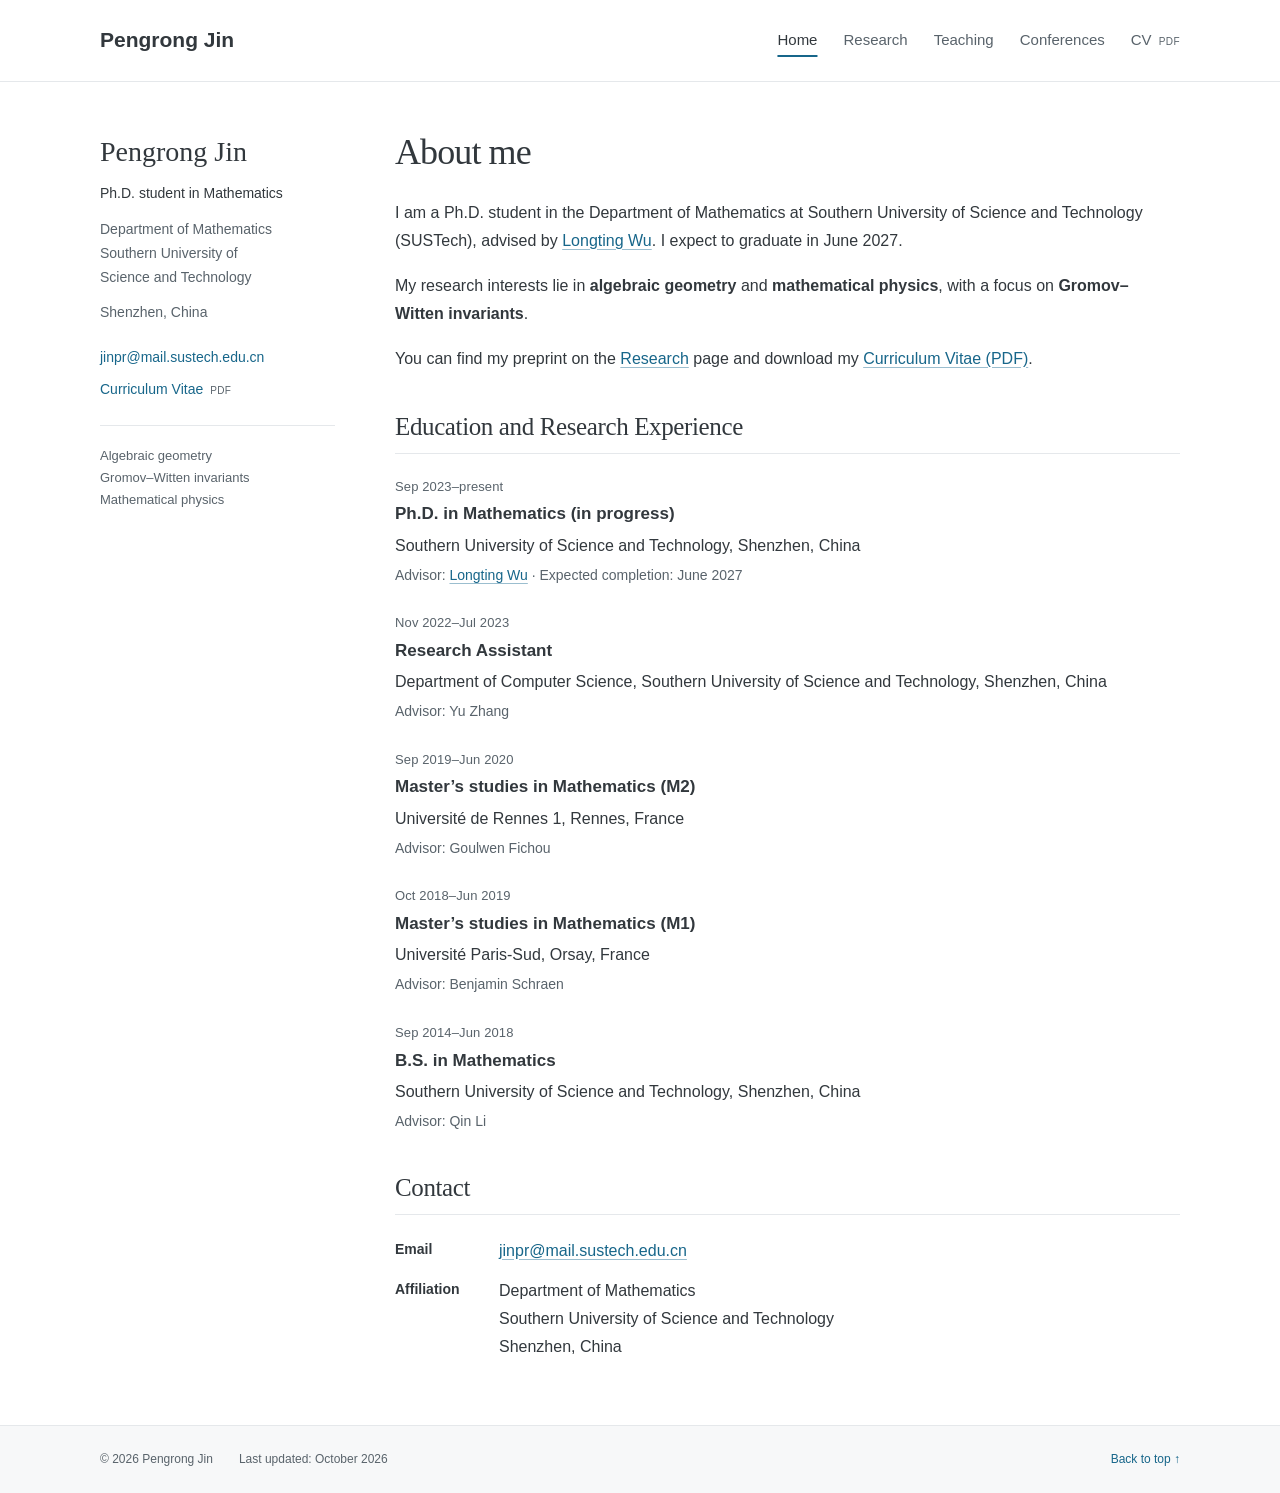
==== index.html @ 36d5c437 "Add files via upload" ====
<!doctype html>
<html lang="en">
<head>
  <meta charset="utf-8">
  <meta name="viewport" content="width=device-width, initial-scale=1">
  <meta name="description" content="Pengrong Jin, Ph.D. student in mathematics at SUSTech. Algebraic geometry, Gromov–Witten invariants, and mathematical physics.">
  <meta name="theme-color" content="#ffffff">
  <title>About me | Pengrong Jin</title>
  <link rel="canonical" href="https://pengrongjin.github.io/">
  <link rel="stylesheet" href="styles.css">
</head>
<body id="top">
  <a class="skip-link" href="#main">Skip to content</a>
  <header class="masthead">
    <div class="masthead-inner">
      <a class="site-title" href="index.html">Pengrong Jin</a>
      <nav aria-label="Main navigation">
        <a href="index.html" aria-current="page">Home</a>
<a href="research.html">Research</a>
<a href="teaching.html">Teaching</a>
<a href="conferences.html">Conferences</a>
        <a href="cv.pdf">CV <span class="pdf-label">PDF</span></a>
      </nav>
    </div>
  </header>
  <div class="layout">
    <aside class="profile" aria-label="Academic profile">
      <a class="profile-name" href="index.html">Pengrong Jin</a>
      <p class="profile-role">Ph.D. student in Mathematics</p>
      <p class="profile-affiliation">Department of Mathematics<br>Southern University of<br class="desktop-break"> Science and Technology</p>
      <p class="profile-location">Shenzhen, China</p>
      <div class="profile-links">
        <a href="mailto:jinpr@mail.sustech.edu.cn">jinpr@mail.sustech.edu.cn</a>
        <a href="cv.pdf">Curriculum Vitae <span class="pdf-label">PDF</span></a>
      </div>
      <p class="profile-interests">Algebraic geometry<br>Gromov–Witten invariants<br>Mathematical physics</p>
    </aside>
    <main id="main">
      <h1>About me</h1>
      
<p>I am a Ph.D. student in the Department of Mathematics at Southern University of Science and Technology (SUSTech), advised by <a href="https://longtingwu.github.io/">Longting Wu</a>. I expect to graduate in June 2027.</p>
<p>My research interests lie in <strong>algebraic geometry</strong> and <strong>mathematical physics</strong>, with a focus on <strong>Gromov–Witten invariants</strong>.</p>
<p>You can find my preprint on the <a href="research.html">Research</a> page and download my <a href="cv.pdf">Curriculum Vitae (PDF)</a>.</p>
<section aria-labelledby="education-title">
  <h2 id="education-title">Education and Research Experience</h2>
  <ol class="entries education"><li><p class="entry-date">Sep 2023–present</p><h3>Ph.D. in Mathematics (in progress)</h3><p>Southern University of Science and Technology, Shenzhen, China</p><p class="entry-detail">Advisor: <a href="https://longtingwu.github.io/">Longting Wu</a> · Expected completion: June 2027</p></li>
<li><p class="entry-date">Nov 2022–Jul 2023</p><h3>Research Assistant</h3><p>Department of Computer Science, Southern University of Science and Technology, Shenzhen, China</p><p class="entry-detail">Advisor: Yu Zhang</p></li>
<li><p class="entry-date">Sep 2019–Jun 2020</p><h3>Master’s studies in Mathematics (M2)</h3><p>Université de Rennes 1, Rennes, France</p><p class="entry-detail">Advisor: Goulwen Fichou</p></li>
<li><p class="entry-date">Oct 2018–Jun 2019</p><h3>Master’s studies in Mathematics (M1)</h3><p>Université Paris-Sud, Orsay, France</p><p class="entry-detail">Advisor: Benjamin Schraen</p></li>
<li><p class="entry-date">Sep 2014–Jun 2018</p><h3>B.S. in Mathematics</h3><p>Southern University of Science and Technology, Shenzhen, China</p><p class="entry-detail">Advisor: Qin Li</p></li></ol>
</section>
<section id="contact" aria-labelledby="contact-title">
  <h2 id="contact-title">Contact</h2>
  <dl class="contact-details">
    <dt>Email</dt><dd><a href="mailto:jinpr@mail.sustech.edu.cn">jinpr@mail.sustech.edu.cn</a></dd>
    <dt>Affiliation</dt><dd>Department of Mathematics<br>Southern University of Science and Technology<br>Shenzhen, China</dd>
  </dl>
</section>

    </main>
  </div>
  <footer class="footer">
    <div class="footer-inner"><span>© 2026 Pengrong Jin</span><span>Last updated: October 2026</span><a href="#top">Back to top ↑</a></div>
  </footer>
</body>
</html>
---- styles.css ----
:root {
  color-scheme: light;
  --text: #32383d;
  --muted: #59636b;
  --link: #17668a;
  --line: #e5e8eb;
}
* { box-sizing: border-box; }
html { scroll-padding-top: 24px; }
body { margin: 0; font-family: -apple-system, BlinkMacSystemFont, "Segoe UI", Arial, sans-serif; color: var(--text); background: #fff; font-size: 16px; line-height: 1.75; }
a { color: var(--link); text-decoration: none; text-underline-offset: .2em; }
a:hover { text-decoration: underline; }
a:focus-visible { outline: 2px solid var(--link); outline-offset: 4px; border-radius: 1px; }
::selection { background: #dcecf4; }
.skip-link { position: absolute; top: 8px; left: 8px; padding: 8px 16px; background: #fff; z-index: 2; transform: translateY(-160%); }
.skip-link:focus { transform: translateY(0); }
.masthead { border-bottom: 1px solid var(--line); }
.masthead-inner { max-width: 1160px; margin: auto; padding: 22px 40px; display: flex; justify-content: space-between; align-items: center; gap: 30px; }
.site-title { color: var(--text); font-size: 21px; font-weight: 650; white-space: nowrap; }
nav { display: flex; flex-wrap: wrap; gap: 26px; align-items: center; }
nav a { color: var(--muted); font-size: 15px; padding-block: 5px; }
nav a[aria-current="page"] { color: var(--text); text-decoration: underline; text-decoration-color: var(--link); text-decoration-thickness: 2px; text-underline-offset: 10px; }
.pdf-label { font-size: 10px; letter-spacing: .04em; margin-left: 3px; color: var(--muted); }
.layout { max-width: 1160px; margin: auto; padding: 52px 40px 64px; display: grid; grid-template-columns: 235px minmax(0, 1fr); gap: 60px; min-height: calc(100vh - 158px); }
.profile { font-size: 14px; line-height: 1.7; }
.profile-name { color: var(--text); font-family: Georgia, "Times New Roman", serif; font-size: 28px; font-weight: 400; line-height: 1.3; }
.profile p { margin: 12px 0; }
.profile-role { color: var(--text); }
.profile-affiliation, .profile-location { color: var(--muted); }
.profile-links { display: flex; flex-direction: column; align-items: flex-start; gap: 8px; margin-top: 21px; overflow-wrap: anywhere; }
.profile-interests { border-top: 1px solid var(--line); padding-top: 19px; margin-top: 23px !important; color: var(--muted); font-size: 13px; }
main { min-width: 0; }
h1 { font-family: Georgia, "Times New Roman", serif; font-size: 36px; line-height: 1.3; letter-spacing: -.025em; margin: -5px 0 23px; font-weight: 400; }
h2 { font-family: Georgia, "Times New Roman", serif; font-size: 25px; line-height: 1.4; font-weight: 400; border-bottom: 1px solid var(--line); padding-bottom: 9px; margin: 36px 0 22px; letter-spacing: -.015em; }
h3 { font-size: 17px; line-height: 1.55; font-weight: 600; margin: 0 0 4px; }
p { margin: 0 0 17px; }
strong { font-weight: 600; }
main > p { max-width: 760px; }
main a { text-decoration: underline; text-decoration-color: #9bbecf; }
main a:hover { text-decoration-color: var(--link); }
.entries { list-style: none; padding: 0; margin: 0; }
.entries li { margin-bottom: 25px; }
.entries p { margin: 3px 0; }
.entry-date { color: var(--muted); font-size: 13px; letter-spacing: .01em; }
.entry-detail { color: var(--muted); font-size: 14px; }
.entries li:last-child { margin-bottom: 0; }
.contact-details { display: grid; grid-template-columns: 88px minmax(0, 1fr); gap: 12px 16px; margin: 0; }
.contact-details dt { font-weight: 600; font-size: 14px; }
.contact-details dd { margin: 0; overflow-wrap: anywhere; }
.publications { padding-left: 24px; margin-top: 0; }
.publications li { padding-left: 5px; }
.publications h3 { font-size: 18px; margin-bottom: 11px; }
.publications p { margin: 9px 0; }
.authors { font-size: 15px; }
.courses li { margin-bottom: 30px; }
.courses p { color: var(--muted); }
.events h3 { font-size: 16px; }
.events p { font-size: 14px; }
.events .entry-date { font-size: 13px; }
.footer { border-top: 1px solid var(--line); background: #f7f8f9; }
.footer-inner { max-width: 1160px; margin: auto; padding: 23px 40px; display: flex; gap: 12px 26px; flex-wrap: wrap; color: var(--muted); font-size: 12px; }
.footer-inner a { margin-left: auto; }
@media (max-width: 950px) {
  .masthead-inner, .footer-inner { padding-inline: 28px; }
  .layout { padding-inline: 28px; grid-template-columns: 205px minmax(0, 1fr); gap: 36px; }
  nav { gap: 19px; }
  .profile-name { font-size: 26px; }
}
@media (max-width: 720px) {
  .masthead-inner { display: block; padding: 18px 22px; }
  nav { gap: 7px 21px; margin-top: 13px; }
  nav a { font-size: 14px; }
  nav a[aria-current="page"] { text-underline-offset: 6px; }
  .layout { display: block; padding: 28px 22px 42px; min-height: calc(100vh - 205px); }
  .profile { margin-bottom: 34px; padding-bottom: 23px; border-bottom: 1px solid var(--line); }
  .profile-name { font-size: 27px; }
  .profile p { margin: 6px 0; }
  .profile-links { margin-top: 13px; gap: 6px; }
  .profile-interests { display: none; }
  .desktop-break { display: none; }
  h1 { font-size: 32px; margin-top: 0; }
  h2 { font-size: 23px; margin-top: 30px; }
  .contact-details { grid-template-columns: minmax(0, 1fr); gap: 3px; }
  .contact-details dd { margin-bottom: 10px; }
  .footer-inner { padding: 19px 22px; gap: 5px 15px; }
}
@media (max-width: 380px) {
  body { font-size: 15px; }
  nav { column-gap: 17px; }
  .footer-inner { flex-direction: column; }
  .footer-inner a { margin-left: 0; }
}
@media print {
  body { font-size: 11pt; }
  .masthead, .profile, .skip-link, .footer-inner a { display: none; }
  .layout { display: block; padding: 0; min-height: 0; }
  h1 { font-size: 24pt; }
  h2 { font-size: 16pt; }
  .entries li, .publications li { break-inside: avoid; }
  a { color: var(--text); }
  .footer { margin-top: 30px; background: white; }
}
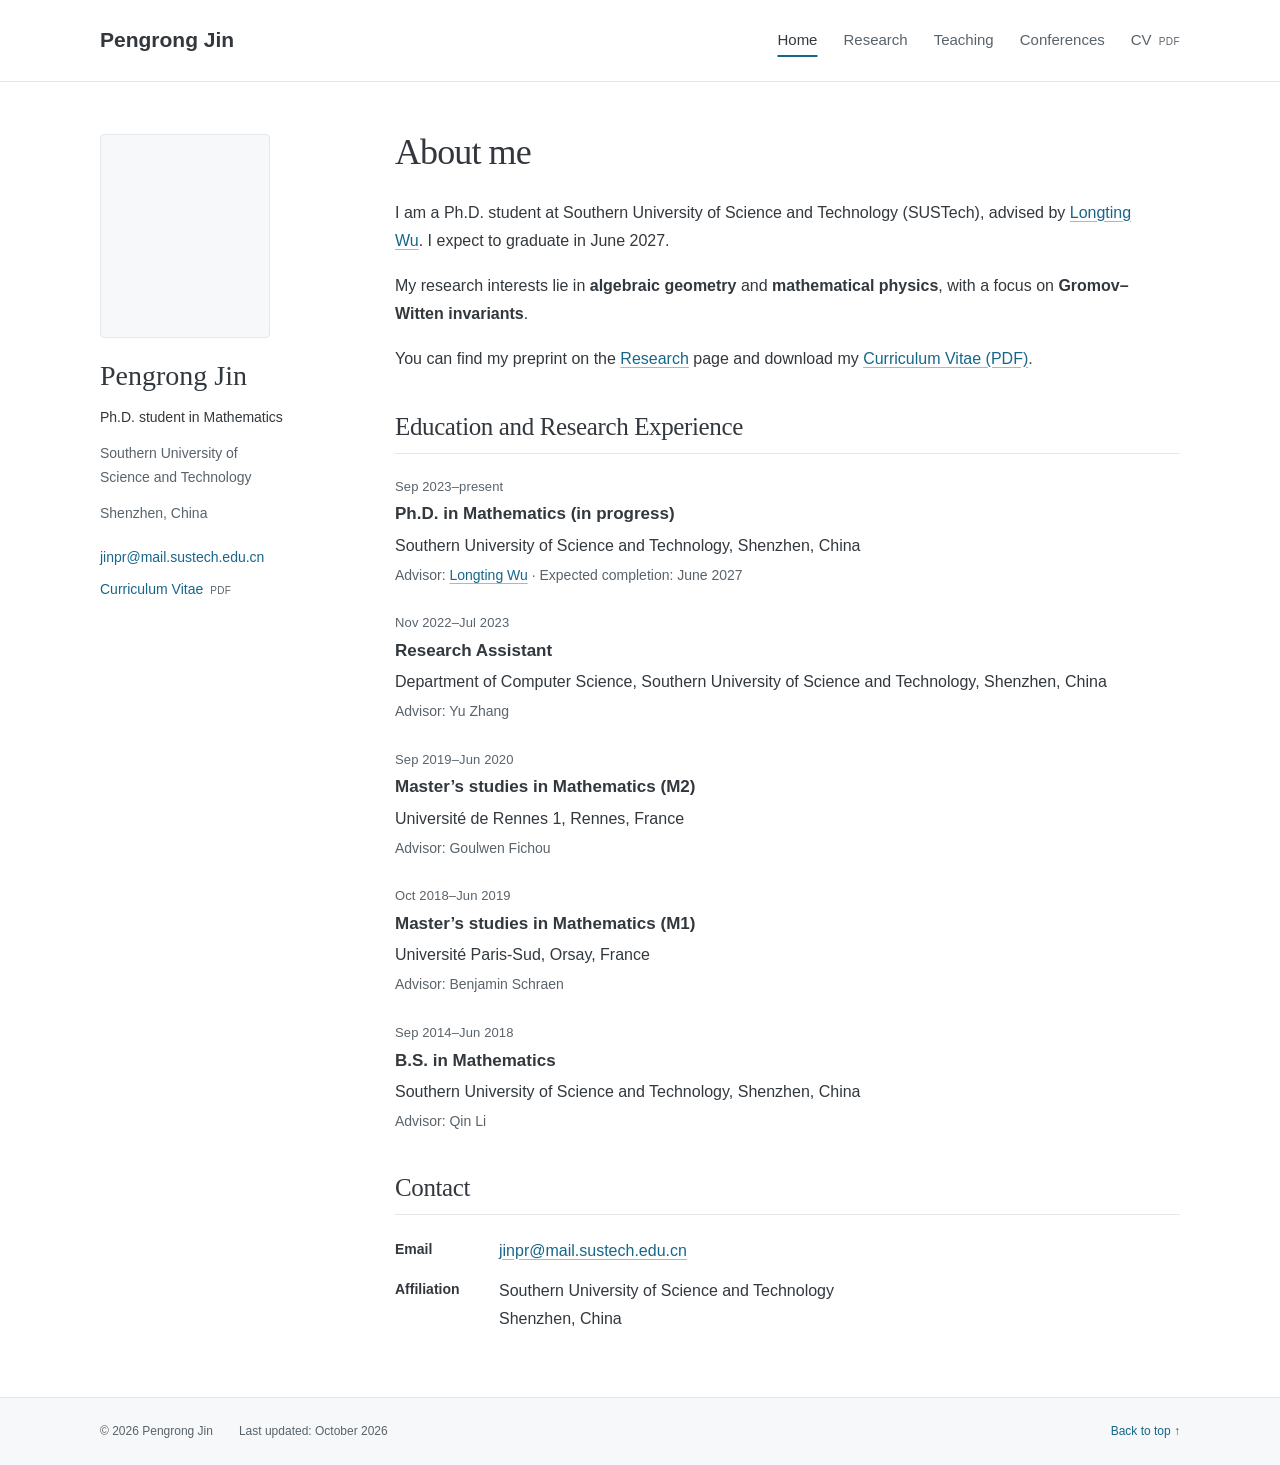
==== commit 32f5d0b9: "Add files via upload" ====
--- a/index.html
+++ b/index.html
@@ -25,20 +25,21 @@
   </header>
   <div class="layout">
     <aside class="profile" aria-label="Academic profile">
+      <!-- Reserved portrait area. Replace with an img when a photo is ready. -->
+      <div class="portrait-slot" aria-hidden="true"></div>
       <a class="profile-name" href="index.html">Pengrong Jin</a>
       <p class="profile-role">Ph.D. student in Mathematics</p>
-      <p class="profile-affiliation">Department of Mathematics<br>Southern University of<br class="desktop-break"> Science and Technology</p>
+      <p class="profile-affiliation">Southern University of<br class="desktop-break"> Science and Technology</p>
       <p class="profile-location">Shenzhen, China</p>
       <div class="profile-links">
         <a href="mailto:jinpr@mail.sustech.edu.cn">jinpr@mail.sustech.edu.cn</a>
         <a href="cv.pdf">Curriculum Vitae <span class="pdf-label">PDF</span></a>
       </div>
-      <p class="profile-interests">Algebraic geometry<br>Gromov–Witten invariants<br>Mathematical physics</p>
     </aside>
     <main id="main">
       <h1>About me</h1>
       
-<p>I am a Ph.D. student in the Department of Mathematics at Southern University of Science and Technology (SUSTech), advised by <a href="https://longtingwu.github.io/">Longting Wu</a>. I expect to graduate in June 2027.</p>
+<p>I am a Ph.D. student at Southern University of Science and Technology (SUSTech), advised by <a href="https://longtingwu.github.io/">Longting Wu</a>. I expect to graduate in June 2027.</p>
 <p>My research interests lie in <strong>algebraic geometry</strong> and <strong>mathematical physics</strong>, with a focus on <strong>Gromov–Witten invariants</strong>.</p>
 <p>You can find my preprint on the <a href="research.html">Research</a> page and download my <a href="cv.pdf">Curriculum Vitae (PDF)</a>.</p>
 <section aria-labelledby="education-title">
@@ -53,7 +54,7 @@
   <h2 id="contact-title">Contact</h2>
   <dl class="contact-details">
     <dt>Email</dt><dd><a href="mailto:jinpr@mail.sustech.edu.cn">jinpr@mail.sustech.edu.cn</a></dd>
-    <dt>Affiliation</dt><dd>Department of Mathematics<br>Southern University of Science and Technology<br>Shenzhen, China</dd>
+    <dt>Affiliation</dt><dd>Southern University of Science and Technology<br>Shenzhen, China</dd>
   </dl>
 </section>
 
--- a/styles.css
+++ b/styles.css
@@ -23,12 +23,12 @@
 .pdf-label { font-size: 10px; letter-spacing: .04em; margin-left: 3px; color: var(--muted); }
 .layout { max-width: 1160px; margin: auto; padding: 52px 40px 64px; display: grid; grid-template-columns: 235px minmax(0, 1fr); gap: 60px; min-height: calc(100vh - 158px); }
 .profile { font-size: 14px; line-height: 1.7; }
+.portrait-slot { display: block; width: 170px; height: 204px; max-width: 100%; margin: 0 0 20px; border: 1px solid var(--line); border-radius: 4px; background: #f7f8f9; object-fit: cover; object-position: center; }
 .profile-name { color: var(--text); font-family: Georgia, "Times New Roman", serif; font-size: 28px; font-weight: 400; line-height: 1.3; }
 .profile p { margin: 12px 0; }
 .profile-role { color: var(--text); }
 .profile-affiliation, .profile-location { color: var(--muted); }
 .profile-links { display: flex; flex-direction: column; align-items: flex-start; gap: 8px; margin-top: 21px; overflow-wrap: anywhere; }
-.profile-interests { border-top: 1px solid var(--line); padding-top: 19px; margin-top: 23px !important; color: var(--muted); font-size: 13px; }
 main { min-width: 0; }
 h1 { font-family: Georgia, "Times New Roman", serif; font-size: 36px; line-height: 1.3; letter-spacing: -.025em; margin: -5px 0 23px; font-weight: 400; }
 h2 { font-family: Georgia, "Times New Roman", serif; font-size: 25px; line-height: 1.4; font-weight: 400; border-bottom: 1px solid var(--line); padding-bottom: 9px; margin: 36px 0 22px; letter-spacing: -.015em; }
@@ -49,9 +49,7 @@
 .contact-details dd { margin: 0; overflow-wrap: anywhere; }
 .publications { padding-left: 24px; margin-top: 0; }
 .publications li { padding-left: 5px; }
-.publications h3 { font-size: 18px; margin-bottom: 11px; }
-.publications p { margin: 9px 0; }
-.authors { font-size: 15px; }
+.publications p { margin: 0; }
 .courses li { margin-bottom: 30px; }
 .courses p { color: var(--muted); }
 .events h3 { font-size: 16px; }
@@ -73,10 +71,10 @@
   nav a[aria-current="page"] { text-underline-offset: 6px; }
   .layout { display: block; padding: 28px 22px 42px; min-height: calc(100vh - 205px); }
   .profile { margin-bottom: 34px; padding-bottom: 23px; border-bottom: 1px solid var(--line); }
+  .portrait-slot { width: 120px; height: 144px; margin-bottom: 17px; }
   .profile-name { font-size: 27px; }
   .profile p { margin: 6px 0; }
   .profile-links { margin-top: 13px; gap: 6px; }
-  .profile-interests { display: none; }
   .desktop-break { display: none; }
   h1 { font-size: 32px; margin-top: 0; }
   h2 { font-size: 23px; margin-top: 30px; }
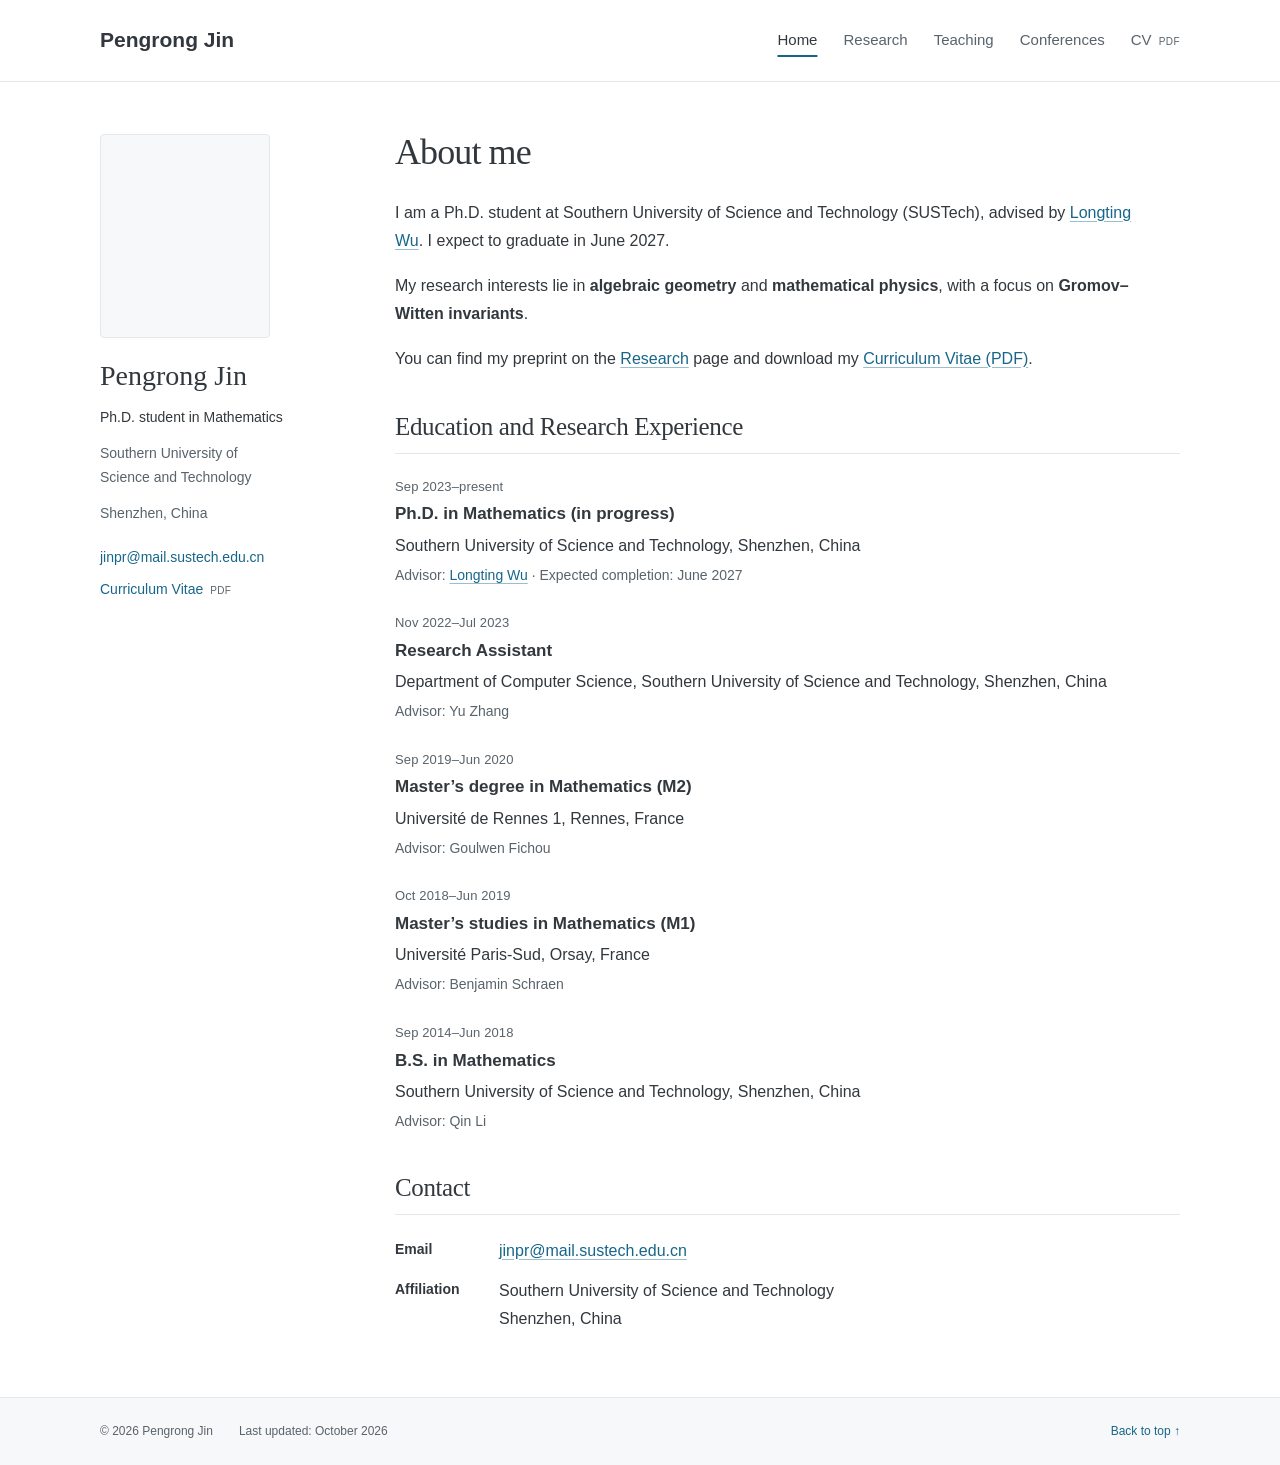
==== commit 342f6adb: "Add files via upload" ====
--- a/index.html
+++ b/index.html
@@ -46,8 +46,8 @@
   <h2 id="education-title">Education and Research Experience</h2>
   <ol class="entries education"><li><p class="entry-date">Sep 2023–present</p><h3>Ph.D. in Mathematics (in progress)</h3><p>Southern University of Science and Technology, Shenzhen, China</p><p class="entry-detail">Advisor: <a href="https://longtingwu.github.io/">Longting Wu</a> · Expected completion: June 2027</p></li>
 <li><p class="entry-date">Nov 2022–Jul 2023</p><h3>Research Assistant</h3><p>Department of Computer Science, Southern University of Science and Technology, Shenzhen, China</p><p class="entry-detail">Advisor: Yu Zhang</p></li>
-<li><p class="entry-date">Sep 2019–Jun 2020</p><h3>Master’s studies in Mathematics (M2)</h3><p>Université de Rennes 1, Rennes, France</p><p class="entry-detail">Advisor: Goulwen Fichou</p></li>
-<li><p class="entry-date">Oct 2018–Jun 2019</p><h3>Master’s studies in Mathematics (M1)</h3><p>Université Paris-Sud, Orsay, France</p><p class="entry-detail">Advisor: Benjamin Schraen</p></li>
+<li><p class="entry-date">Sep 2019–Jun 2020</p><h3>Master’s degree in Mathematics (M2)</h3><p>Université de Rennes 1, Rennes, France</p><p class="entry-detail">Advisor: Goulwen Fichou</p></li>
+<li><p class="entry-date">Oct 2018–Jun 2019</p><h3>Master’s studies in Mathematics (M1)</h3><p>Université Paris-Sud, Orsay, France</p><p class="entry-detail">Advisor: Benjamin Schraen</p></li>
 <li><p class="entry-date">Sep 2014–Jun 2018</p><h3>B.S. in Mathematics</h3><p>Southern University of Science and Technology, Shenzhen, China</p><p class="entry-detail">Advisor: Qin Li</p></li></ol>
 </section>
 <section id="contact" aria-labelledby="contact-title">
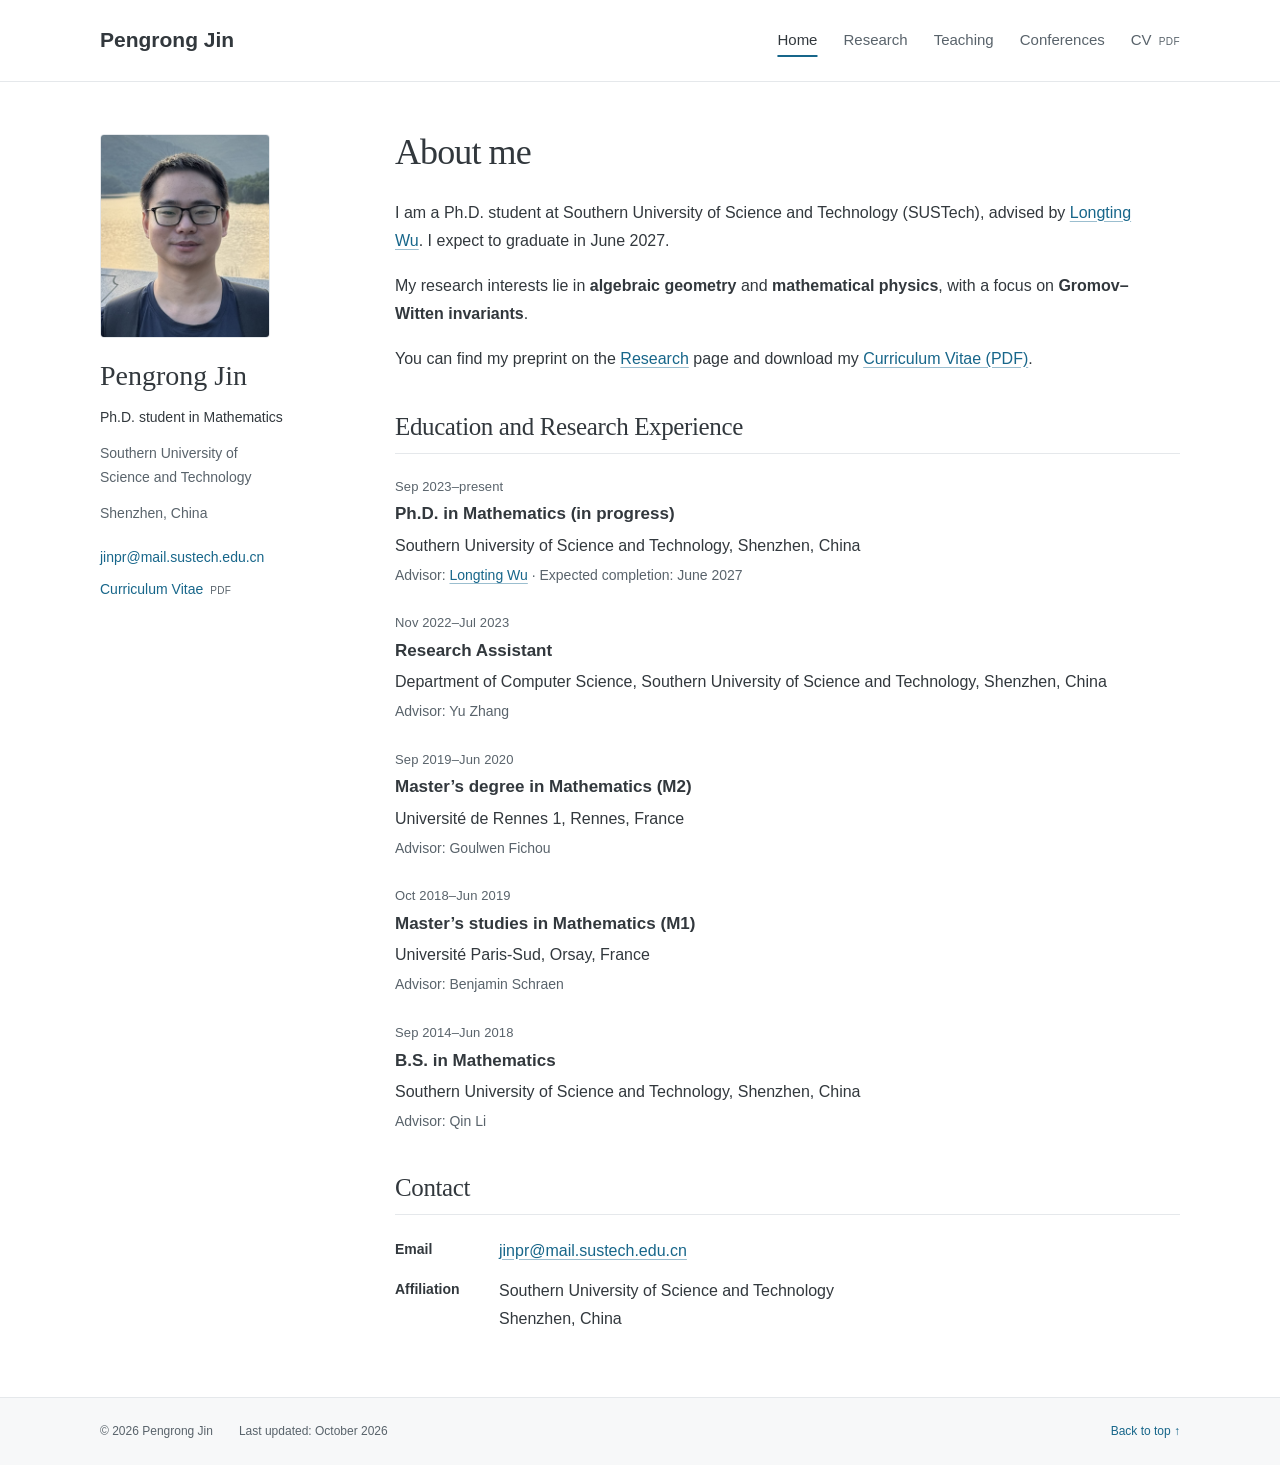
==== commit 9b36e889: "Add profile photo and selected conference attendance" ====
--- a/index.html
+++ b/index.html
@@ -25,11 +25,10 @@
   </header>
   <div class="layout">
     <aside class="profile" aria-label="Academic profile">
-      <!-- Reserved portrait area. Replace with an img when a photo is ready. -->
-      <div class="portrait-slot" aria-hidden="true"></div>
+      <img class="portrait-slot" src="portrait.jpg" alt="Pengrong Jin" width="170" height="204" decoding="async">
       <a class="profile-name" href="index.html">Pengrong Jin</a>
       <p class="profile-role">Ph.D. student in Mathematics</p>
-      <p class="profile-affiliation">Southern University of<br class="desktop-break"> Science and Technology</p>
+      <p class="profile-affiliation">Southern University of<br class="desktop-break"> Science and Technology</p>
       <p class="profile-location">Shenzhen, China</p>
       <div class="profile-links">
         <a href="mailto:jinpr@mail.sustech.edu.cn">jinpr@mail.sustech.edu.cn</a>
@@ -39,22 +38,22 @@
     <main id="main">
       <h1>About me</h1>
       
-<p>I am a Ph.D. student at Southern University of Science and Technology (SUSTech), advised by <a href="https://longtingwu.github.io/">Longting Wu</a>. I expect to graduate in June 2027.</p>
+<p>I am a Ph.D. student at Southern University of Science and Technology (SUSTech), advised by <a href="https://longtingwu.github.io/">Longting Wu</a>. I expect to graduate in June 2027.</p>
 <p>My research interests lie in <strong>algebraic geometry</strong> and <strong>mathematical physics</strong>, with a focus on <strong>Gromov–Witten invariants</strong>.</p>
 <p>You can find my preprint on the <a href="research.html">Research</a> page and download my <a href="cv.pdf">Curriculum Vitae (PDF)</a>.</p>
 <section aria-labelledby="education-title">
   <h2 id="education-title">Education and Research Experience</h2>
   <ol class="entries education"><li><p class="entry-date">Sep 2023–present</p><h3>Ph.D. in Mathematics (in progress)</h3><p>Southern University of Science and Technology, Shenzhen, China</p><p class="entry-detail">Advisor: <a href="https://longtingwu.github.io/">Longting Wu</a> · Expected completion: June 2027</p></li>
 <li><p class="entry-date">Nov 2022–Jul 2023</p><h3>Research Assistant</h3><p>Department of Computer Science, Southern University of Science and Technology, Shenzhen, China</p><p class="entry-detail">Advisor: Yu Zhang</p></li>
-<li><p class="entry-date">Sep 2019–Jun 2020</p><h3>Master’s degree in Mathematics (M2)</h3><p>Université de Rennes 1, Rennes, France</p><p class="entry-detail">Advisor: Goulwen Fichou</p></li>
-<li><p class="entry-date">Oct 2018–Jun 2019</p><h3>Master’s studies in Mathematics (M1)</h3><p>Université Paris-Sud, Orsay, France</p><p class="entry-detail">Advisor: Benjamin Schraen</p></li>
+<li><p class="entry-date">Sep 2019–Jun 2020</p><h3>Master’s degree in Mathematics (M2)</h3><p>Université de Rennes 1, Rennes, France</p><p class="entry-detail">Advisor: Goulwen Fichou</p></li>
+<li><p class="entry-date">Oct 2018–Jun 2019</p><h3>Master’s studies in Mathematics (M1)</h3><p>Université Paris-Sud, Orsay, France</p><p class="entry-detail">Advisor: Benjamin Schraen</p></li>
 <li><p class="entry-date">Sep 2014–Jun 2018</p><h3>B.S. in Mathematics</h3><p>Southern University of Science and Technology, Shenzhen, China</p><p class="entry-detail">Advisor: Qin Li</p></li></ol>
 </section>
 <section id="contact" aria-labelledby="contact-title">
   <h2 id="contact-title">Contact</h2>
   <dl class="contact-details">
     <dt>Email</dt><dd><a href="mailto:jinpr@mail.sustech.edu.cn">jinpr@mail.sustech.edu.cn</a></dd>
-    <dt>Affiliation</dt><dd>Southern University of Science and Technology<br>Shenzhen, China</dd>
+    <dt>Affiliation</dt><dd>Southern University of Science and Technology<br>Shenzhen, China</dd>
   </dl>
 </section>
 
